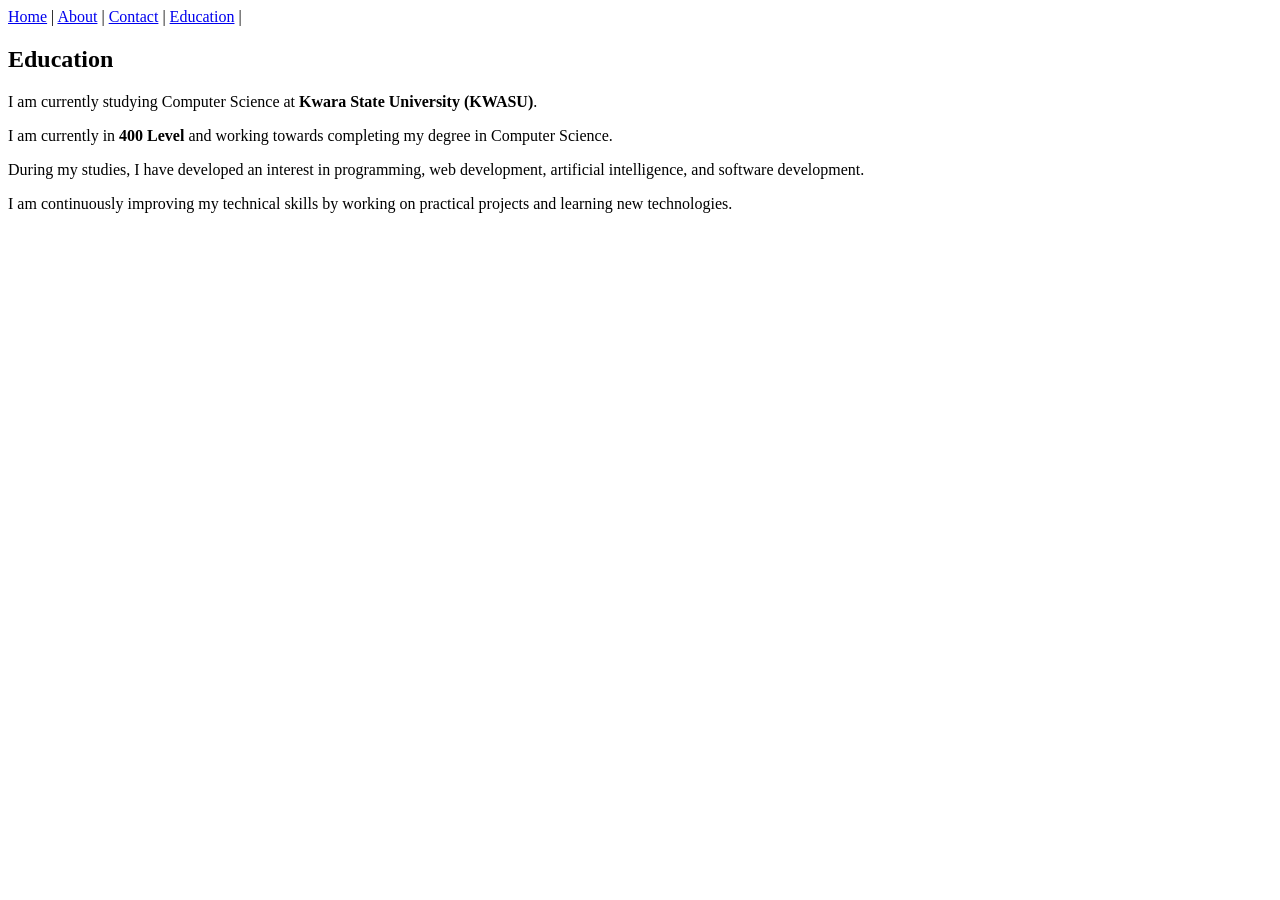
==== education.html @ 1b101f85 "blog blog" ====
<!doctype html>
<html lang="en">
  <head>
    <meta charset="UTF-8" />
    <meta name="viewport" content="width=device-width, initial-scale=1.0" />
    <title>Document</title>
  </head>
  <nav>
    <a href="index.html">Home</a> | <a href="about me.html">About</a> |
    <a href="contact.html">Contact</a> |
    <a href="education.html">Education</a> |
  </nav>

  <body>
    <h2>Education</h2>

    <p>
      I am currently studying Computer Science at
      <strong>Kwara State University (KWASU)</strong>.
    </p>

    <p>
      I am currently in <strong>400 Level</strong> and working towards
      completing my degree in Computer Science.
    </p>

    <p>
      During my studies, I have developed an interest in programming, web
      development, artificial intelligence, and software development.
    </p>

    <p>
      I am continuously improving my technical skills by working on practical
      projects and learning new technologies.
    </p>
  </body>
</html>
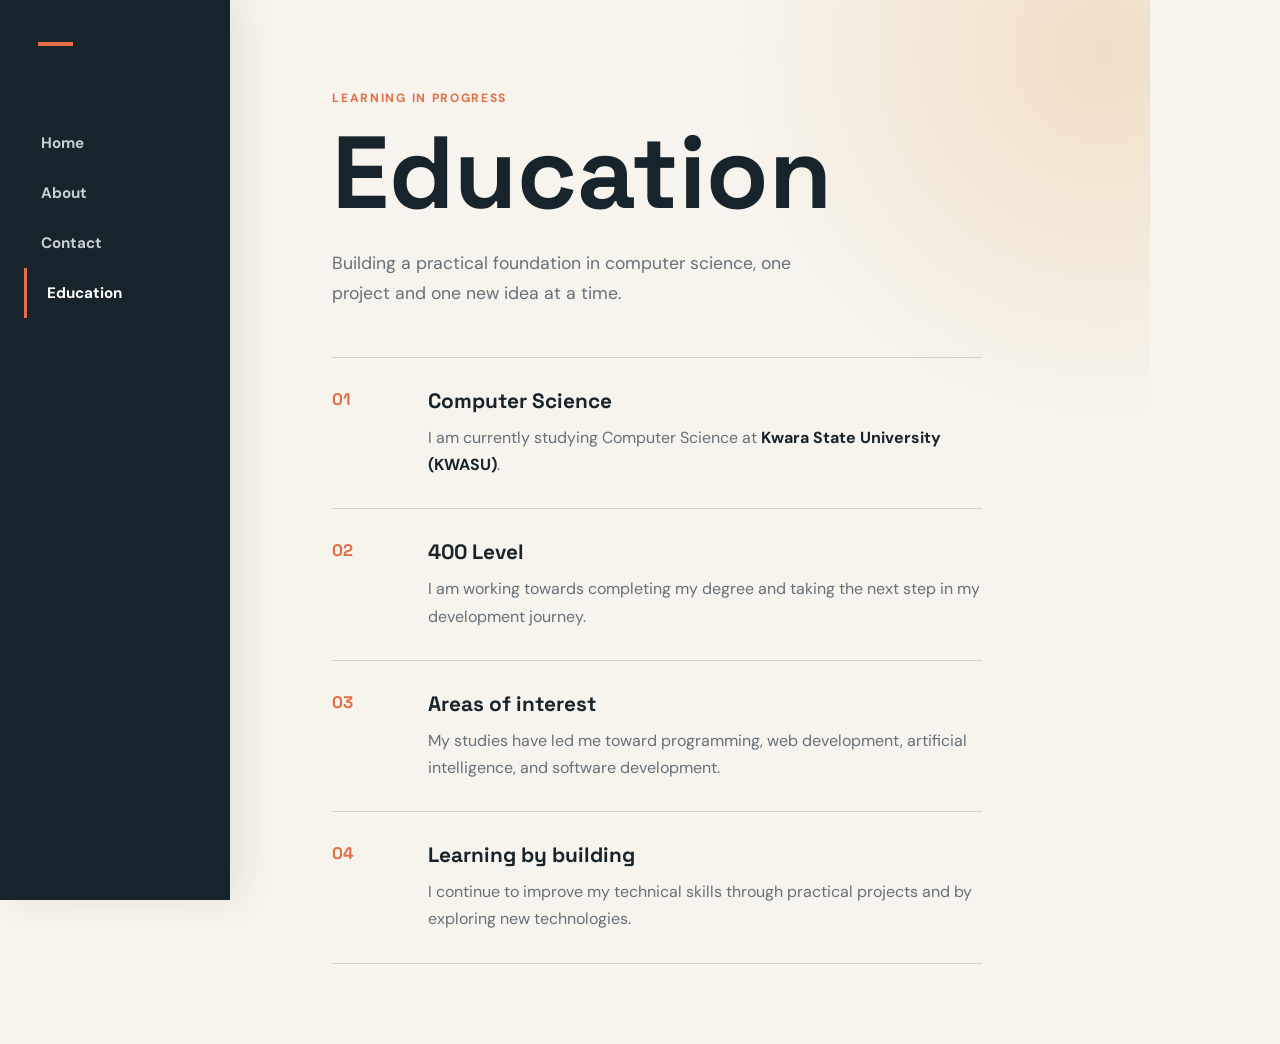
==== commit 9650e121: "upadated the educations stying" ====
--- a/education.html
+++ b/education.html
@@ -3,35 +3,73 @@
   <head>
     <meta charset="UTF-8" />
     <meta name="viewport" content="width=device-width, initial-scale=1.0" />
-    <title>Document</title>
+    <title>Education - Fawaz Blog</title>
+    <link rel="stylesheet" href="education.css" />
   </head>
-  <nav>
-    <a href="index.html">Home</a> | <a href="about me.html">About</a> |
-    <a href="contact.html">Contact</a> |
-    <a href="education.html">Education</a> |
-  </nav>
 
   <body>
-    <h2>Education</h2>
+    <nav class="nav" aria-label="Main navigation">
+      <a href="index.html">Home</a>
+      <a href="about me.html">About</a>
+      <a href="contact.html">Contact</a>
+      <a class="active" href="education.html" aria-current="page">Education</a>
+    </nav>
 
-    <p>
-      I am currently studying Computer Science at
-      <strong>Kwara State University (KWASU)</strong>.
-    </p>
+    <main class="education-page">
+      <header class="page-header">
+        <p class="eyebrow">Learning in progress</p>
+        <h1>Education</h1>
+        <p class="intro">
+          Building a practical foundation in computer science, one project and
+          one new idea at a time.
+        </p>
+      </header>
 
-    <p>
-      I am currently in <strong>400 Level</strong> and working towards
-      completing my degree in Computer Science.
-    </p>
+      <section class="timeline" aria-label="Education milestones">
+        <article class="milestone">
+          <span class="milestone-number">01</span>
+          <div>
+            <h2>Computer Science</h2>
+            <p>
+              I am currently studying Computer Science at
+              <strong>Kwara State University (KWASU)</strong>.
+            </p>
+          </div>
+        </article>
 
-    <p>
-      During my studies, I have developed an interest in programming, web
-      development, artificial intelligence, and software development.
-    </p>
+        <article class="milestone">
+          <span class="milestone-number">02</span>
+          <div>
+            <h2>400 Level</h2>
+            <p>
+              I am working towards completing my degree and taking the next step
+              in my development journey.
+            </p>
+          </div>
+        </article>
 
-    <p>
-      I am continuously improving my technical skills by working on practical
-      projects and learning new technologies.
-    </p>
+        <article class="milestone">
+          <span class="milestone-number">03</span>
+          <div>
+            <h2>Areas of interest</h2>
+            <p>
+              My studies have led me toward programming, web development,
+              artificial intelligence, and software development.
+            </p>
+          </div>
+        </article>
+
+        <article class="milestone">
+          <span class="milestone-number">04</span>
+          <div>
+            <h2>Learning by building</h2>
+            <p>
+              I continue to improve my technical skills through practical
+              projects and by exploring new technologies.
+            </p>
+          </div>
+        </article>
+      </section>
+    </main>
   </body>
 </html>
--- a/education.css
+++ b/education.css
@@ -0,0 +1,185 @@
+@import url('https://fonts.googleapis.com/css2?family=DM+Sans:wght@400;500;700&family=Space+Grotesk:wght@500;600;700&display=swap');
+
+:root {
+  --ink: #17242b;
+  --muted: #657177;
+  --paper: #f7f4ed;
+  --line: #d8d1c3;
+  --accent: #e36d44;
+  --nav: #17242b;
+}
+
+* {
+  box-sizing: border-box;
+}
+
+body {
+  min-height: 100vh;
+  margin: 0;
+  color: var(--ink);
+  background: var(--paper);
+  font-family: 'DM Sans', sans-serif;
+}
+
+.nav {
+  position: fixed;
+  inset: 0 auto 0 0;
+  display: flex;
+  flex-direction: column;
+  width: 230px;
+  padding: 42px 24px;
+  background: var(--nav);
+  box-shadow: 12px 0 35px rgba(23, 36, 43, 0.08);
+}
+
+.nav::before {
+  width: 35px;
+  height: 4px;
+  margin: 0 0 72px 14px;
+  background: var(--accent);
+  content: '';
+}
+
+.nav a {
+  padding: 15px 14px;
+  border-left: 3px solid transparent;
+  color: #c7d0d1;
+  font-size: 0.95rem;
+  font-weight: 700;
+  text-decoration: none;
+  transition: color 180ms ease, border-color 180ms ease, padding-left 180ms ease;
+}
+
+.nav a:hover,
+.nav a.active {
+  padding-left: 20px;
+  border-color: var(--accent);
+  color: #fff;
+}
+
+.education-page {
+  width: min(920px, calc(100% - 230px));
+  min-height: 100vh;
+  margin-left: 230px;
+  padding: 90px clamp(28px, 8vw, 120px) 80px;
+  background: radial-gradient(circle at 95% 5%, #f0dfc7 0, transparent 28%), var(--paper);
+}
+
+.page-header {
+  max-width: 650px;
+  padding-bottom: 48px;
+  border-bottom: 1px solid var(--line);
+}
+
+.eyebrow {
+  margin: 0 0 18px;
+  color: var(--accent);
+  font-size: 0.75rem;
+  font-weight: 700;
+  letter-spacing: 0.14em;
+  text-transform: uppercase;
+}
+
+h1,
+h2 {
+  margin: 0;
+  font-family: 'Space Grotesk', sans-serif;
+}
+
+h1 {
+  font-size: clamp(3.25rem, 8vw, 6.5rem);
+  line-height: 0.95;
+  letter-spacing: 0;
+}
+
+.intro {
+  max-width: 520px;
+  margin: 28px 0 0;
+  color: var(--muted);
+  font-size: 1.1rem;
+  line-height: 1.7;
+}
+
+.timeline {
+  max-width: 650px;
+}
+
+.milestone {
+  display: grid;
+  grid-template-columns: 72px 1fr;
+  gap: 24px;
+  padding: 30px 0;
+  border-bottom: 1px solid var(--line);
+  animation: reveal 500ms ease both;
+}
+
+.milestone:nth-child(2) { animation-delay: 80ms; }
+.milestone:nth-child(3) { animation-delay: 160ms; }
+.milestone:nth-child(4) { animation-delay: 240ms; }
+
+.milestone-number {
+  color: var(--accent);
+  font-family: 'Space Grotesk', sans-serif;
+  font-size: 1.05rem;
+  font-weight: 700;
+}
+
+.milestone h2 {
+  font-size: 1.3rem;
+}
+
+.milestone p {
+  margin: 10px 0 0;
+  color: var(--muted);
+  line-height: 1.7;
+}
+
+strong {
+  color: var(--ink);
+}
+
+@keyframes reveal {
+  from { opacity: 0; transform: translateY(12px); }
+  to { opacity: 1; transform: translateY(0); }
+}
+
+@media (max-width: 700px) {
+  .nav {
+    position: static;
+    flex-direction: row;
+    width: 100%;
+    padding: 14px 16px;
+    overflow-x: auto;
+  }
+
+  .nav::before { display: none; }
+
+  .nav a {
+    flex: 0 0 auto;
+    padding: 10px 12px;
+    border-left: 0;
+    border-bottom: 3px solid transparent;
+  }
+
+  .nav a:hover,
+  .nav a.active {
+    padding-left: 12px;
+    border-bottom-color: var(--accent);
+  }
+
+  .education-page {
+    width: 100%;
+    min-height: auto;
+    margin-left: 0;
+    padding: 58px 24px 50px;
+  }
+
+  .milestone {
+    grid-template-columns: 42px 1fr;
+    gap: 14px;
+  }
+}
+
+@media (prefers-reduced-motion: reduce) {
+  .milestone { animation: none; }
+}
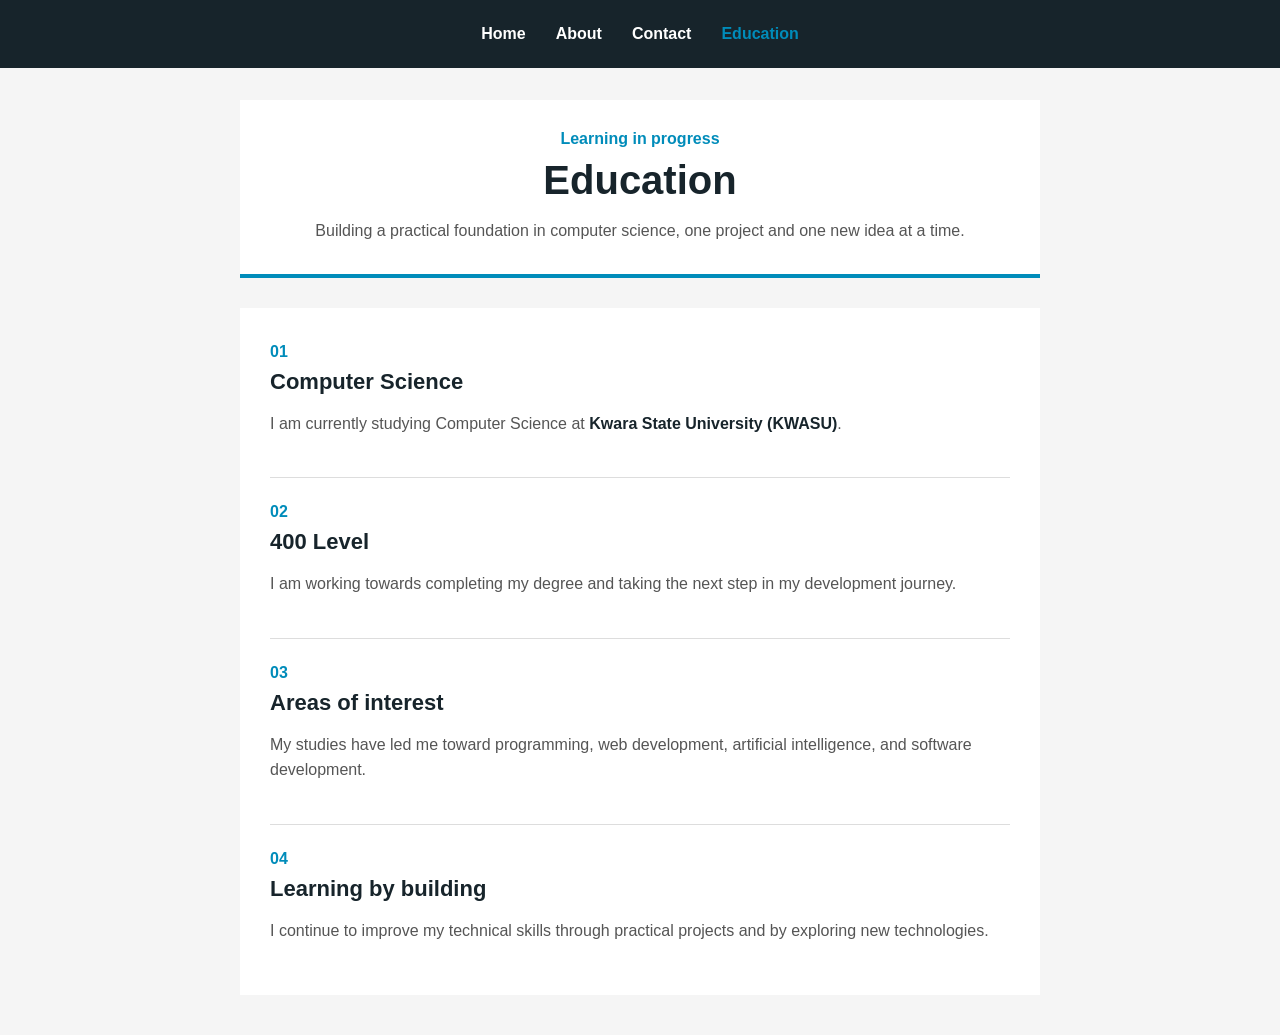
==== commit 7c6de352: "changed the head font style of education pagee" ====
--- a/education.html
+++ b/education.html
@@ -15,7 +15,7 @@
       <a class="active" href="education.html" aria-current="page">Education</a>
     </nav>
 
-    <main class="education-page">
+    <main class="education-page"> 
       <header class="page-header">
         <p class="eyebrow">Learning in progress</p>
         <h1>Education</h1>
--- a/education.css
+++ b/education.css
@@ -1,12 +1,9 @@
-@import url('https://fonts.googleapis.com/css2?family=DM+Sans:wght@400;500;700&family=Space+Grotesk:wght@500;600;700&display=swap');
-
 :root {
-  --ink: #17242b;
-  --muted: #657177;
-  --paper: #f7f4ed;
-  --line: #d8d1c3;
-  --accent: #e36d44;
-  --nav: #17242b;
+  --dark-color: #17242b;
+  --light-color: #f5f5f5;
+  --white-color: white;
+  --blue-color: #008cba;
+  --gray-color: #555;
 }
 
 * {
@@ -14,172 +11,120 @@
 }
 
 body {
-  min-height: 100vh;
   margin: 0;
-  color: var(--ink);
-  background: var(--paper);
-  font-family: 'DM Sans', sans-serif;
+  padding: 100px 20px 40px;
+  background-color: var(--light-color);
+  color: var(--dark-color);
+  font-family: Arial, sans-serif;
 }
 
 .nav {
   position: fixed;
-  inset: 0 auto 0 0;
+  top: 0;
+  left: 0;
   display: flex;
-  flex-direction: column;
-  width: 230px;
-  padding: 42px 24px;
-  background: var(--nav);
-  box-shadow: 12px 0 35px rgba(23, 36, 43, 0.08);
-}
-
-.nav::before {
-  width: 35px;
-  height: 4px;
-  margin: 0 0 72px 14px;
-  background: var(--accent);
-  content: '';
+  justify-content: center;
+  width: 100%;
+  padding: 15px;
+  background-color: var(--dark-color);
+  z-index: 1000;
 }
 
 .nav a {
-  padding: 15px 14px;
-  border-left: 3px solid transparent;
-  color: #c7d0d1;
-  font-size: 0.95rem;
-  font-weight: 700;
+  padding: 10px 15px;
+  color: var(--white-color);
+  font-weight: bold;
   text-decoration: none;
-  transition: color 180ms ease, border-color 180ms ease, padding-left 180ms ease;
 }
 
 .nav a:hover,
 .nav a.active {
-  padding-left: 20px;
-  border-color: var(--accent);
-  color: #fff;
+  color: var(--blue-color);
 }
 
 .education-page {
-  width: min(920px, calc(100% - 230px));
-  min-height: 100vh;
-  margin-left: 230px;
-  padding: 90px clamp(28px, 8vw, 120px) 80px;
-  background: radial-gradient(circle at 95% 5%, #f0dfc7 0, transparent 28%), var(--paper);
+  max-width: 800px;
+  margin: 0 auto;
 }
 
 .page-header {
-  max-width: 650px;
-  padding-bottom: 48px;
-  border-bottom: 1px solid var(--line);
+  margin-bottom: 30px;
+  padding: 30px;
+  background-color: var(--white-color);
+  border-bottom: 4px solid var(--blue-color);
+  text-align: center;
 }
 
 .eyebrow {
-  margin: 0 0 18px;
-  color: var(--accent);
-  font-size: 0.75rem;
-  font-weight: 700;
-  letter-spacing: 0.14em;
-  text-transform: uppercase;
+  margin: 0 0 10px;
+  color: var(--blue-color);
+  font-weight: bold;
 }
 
 h1,
 h2 {
   margin: 0;
-  font-family: 'Space Grotesk', sans-serif;
 }
 
 h1 {
-  font-size: clamp(3.25rem, 8vw, 6.5rem);
-  line-height: 0.95;
-  letter-spacing: 0;
+  font-size: 40px;
 }
 
 .intro {
-  max-width: 520px;
-  margin: 28px 0 0;
-  color: var(--muted);
-  font-size: 1.1rem;
-  line-height: 1.7;
+  margin: 15px 0 0;
+  color: var(--gray-color);
+  line-height: 1.6;
 }
 
 .timeline {
-  max-width: 650px;
+  background-color: var(--white-color);
+  padding: 10px 30px;
 }
 
 .milestone {
-  display: grid;
-  grid-template-columns: 72px 1fr;
-  gap: 24px;
-  padding: 30px 0;
-  border-bottom: 1px solid var(--line);
-  animation: reveal 500ms ease both;
+  padding: 25px 0;
+  border-bottom: 1px solid #ddd;
 }
 
-.milestone:nth-child(2) { animation-delay: 80ms; }
-.milestone:nth-child(3) { animation-delay: 160ms; }
-.milestone:nth-child(4) { animation-delay: 240ms; }
+.milestone:last-child {
+  border-bottom: none;
+}
 
 .milestone-number {
-  color: var(--accent);
-  font-family: 'Space Grotesk', sans-serif;
-  font-size: 1.05rem;
-  font-weight: 700;
+  color: var(--blue-color);
+  font-weight: bold;
 }
 
 .milestone h2 {
-  font-size: 1.3rem;
+  margin-top: 8px;
+  font-size: 22px;
 }
 
 .milestone p {
-  margin: 10px 0 0;
-  color: var(--muted);
-  line-height: 1.7;
+  color: var(--gray-color);
+  line-height: 1.6;
 }
 
 strong {
-  color: var(--ink);
-}
-
-@keyframes reveal {
-  from { opacity: 0; transform: translateY(12px); }
-  to { opacity: 1; transform: translateY(0); }
+  color: var(--dark-color);
 }
 
 @media (max-width: 700px) {
   .nav {
-    position: static;
-    flex-direction: row;
-    width: 100%;
-    padding: 14px 16px;
+    justify-content: flex-start;
     overflow-x: auto;
   }
 
-  .nav::before { display: none; }
-
   .nav a {
-    flex: 0 0 auto;
-    padding: 10px 12px;
-    border-left: 0;
-    border-bottom: 3px solid transparent;
-  }
-
-  .nav a:hover,
-  .nav a.active {
-    padding-left: 12px;
-    border-bottom-color: var(--accent);
+    white-space: nowrap;
   }
 
   .education-page {
     width: 100%;
-    min-height: auto;
-    margin-left: 0;
-    padding: 58px 24px 50px;
   }
 
-  .milestone {
-    grid-template-columns: 42px 1fr;
-    gap: 14px;
+  .page-header,
+  .timeline {
+    padding: 20px;
   }
 }
-
-@media (prefers-reduced-motion: reduce) {
-  .milestone { animation: none; }
-}
